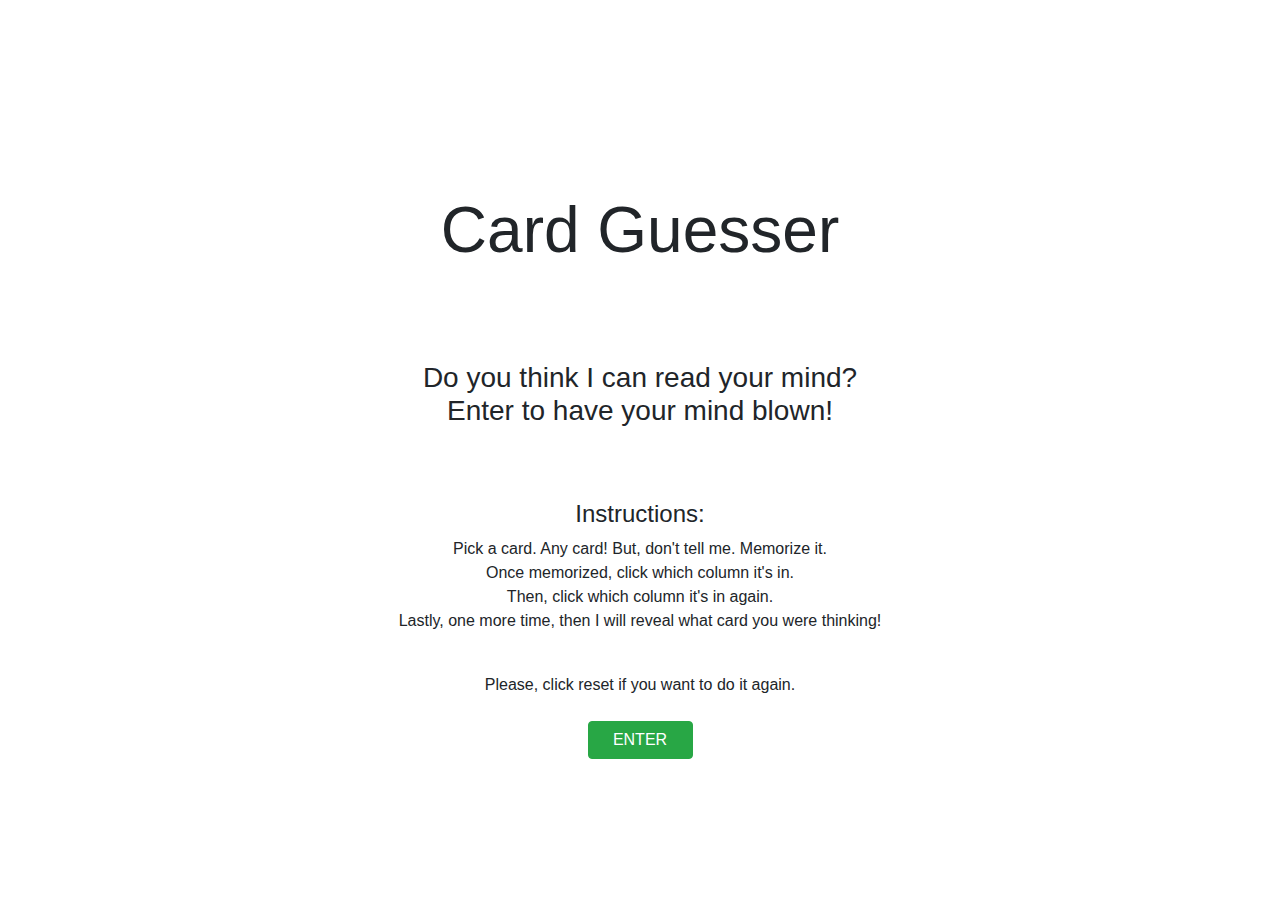
==== home.html @ 7dbbc866 "first commit" ====
<!DOCTYPE html>
<html lang="en">
  <head>
    <meta charset="UTF-8" />
    <meta http-equiv="X-UA-Compatible" content="IE=edge" />
    <meta name="viewport" content="width=device-width, initial-scale=1.0" />
    <link
      rel="stylesheet"
      href="https://cdn.jsdelivr.net/npm/bootstrap@4.4.1/dist/css/bootstrap.min.css"
      integrity="sha384-Vkoo8x4CGsO3+Hhxv8T/Q5PaXtkKtu6ug5TOeNV6gBiFeWPGFN9MuhOf23Q9Ifjh"
      crossorigin="anonymous"
    />
    <link rel="stylesheet" href="style.css" />
    <title>Card Guesser</title>
  </head>
  <body>
    <div class="container my-5 p-5">
      <div class="row">
        <div class="col-12 mt-5 mb-3 p-5">
          <h1 class="title">Card Guesser</h1>
        </div>
      </div>
      <div class="row">
        <div class="col-12 mt-1 mb-5 p-3">
          <h3 class="title">
            Do you think I can read your mind?<br />Enter to have your mind
            blown!
          </h3>
        </div>
      </div>
      <div class="row">
        <div class="col-12 mb-2">
            <h4 class="title">
                Instructions:
            </h4>
          <p class="title">
            Pick a card. Any card! But, don't tell me. Memorize it. <br>
            Once memorized, click which column it's in. <br> Then, click which column it's in again. <br> Lastly, one more time, then I will reveal what card you were thinking! 
          </p>
          <br>
          <p class="title">Please, click reset if you want to do it again.</p>
        </div>
    </div>
      <div class="col-12 title">
       <a href="index.html" class="btn btn-success" role="button">ENTER</a>
    </div>
    <script
      src="https://code.jquery.com/jquery-3.4.1.slim.min.js"
      integrity="sha384-J6qa4849blE2+poT4WnyKhv5vZF5SrPo0iEjwBvKU7imGFAV0wwj1yYfoRSJoZ+n"
      crossorigin="anonymous"
    ></script>
    <script
      src="https://cdn.jsdelivr.net/npm/popper.js@1.16.0/dist/umd/popper.min.js"
      integrity="sha384-Q6E9RHvbIyZFJoft+2mJbHaEWldlvI9IOYy5n3zV9zzTtmI3UksdQRVvoxMfooAo"
      crossorigin="anonymous"
    ></script>
    <script
      src="https://cdn.jsdelivr.net/npm/bootstrap@4.4.1/dist/js/bootstrap.min.js"
      integrity="sha384-wfSDF2E50Y2D1uUdj0O3uMBJnjuUD4Ih7YwaYd1iqfktj0Uod8GCExl3Og8ifwB6"
      crossorigin="anonymous"
    ></script>
    <script src="script.js"></script>
  </body>
</html>
---- style.css ----
.col-3 {
  text-align: center;
}

.col-6 {
  text-align: center;
}

img {
  width: 50%;
}

.btn {
  width: 105px;
}

h1 {
  font-size: 64px;
}

.title {
  display: flex;
  justify-content: center;
  align-items: center;
  text-align: center;
}

.title-1 {
  display: flex;
  justify-content: center;
  align-items: center;
}
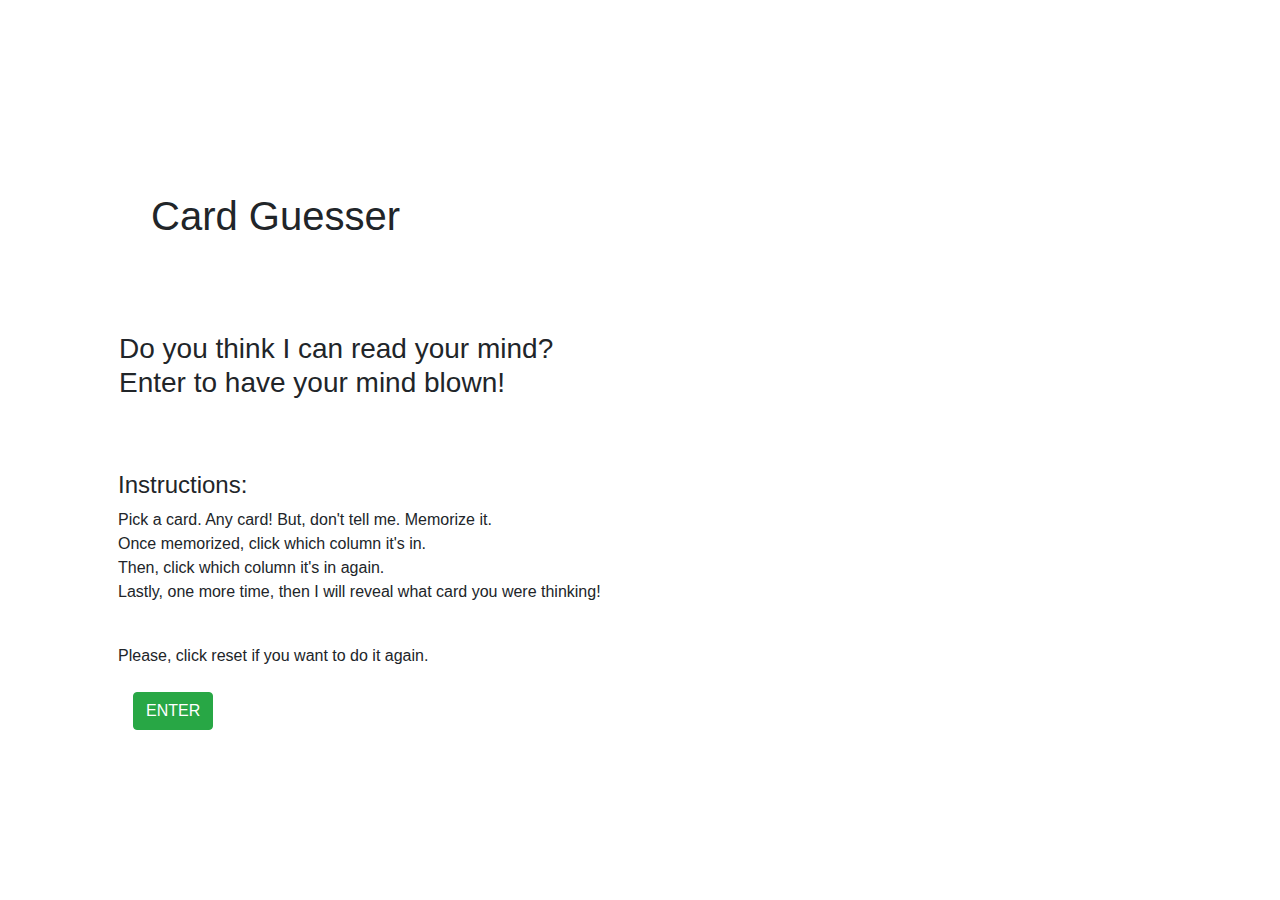
==== commit 53085400: "added more styling" ====
--- a/home.html
+++ b/home.html
@@ -10,11 +10,11 @@
       integrity="sha384-Vkoo8x4CGsO3+Hhxv8T/Q5PaXtkKtu6ug5TOeNV6gBiFeWPGFN9MuhOf23Q9Ifjh"
       crossorigin="anonymous"
     />
-    <link rel="stylesheet" href="style.css" />
+    <link rel="stylesheet" href="/Card-Guesser/scss/styles.css" />
     <title>Card Guesser</title>
   </head>
   <body>
-    <div class="container my-5 p-5">
+    <div class="container my-5 p-5 background">
       <div class="row">
         <div class="col-12 mt-5 mb-3 p-5">
           <h1 class="title">Card Guesser</h1>
@@ -38,7 +38,7 @@
             Once memorized, click which column it's in. <br> Then, click which column it's in again. <br> Lastly, one more time, then I will reveal what card you were thinking! 
           </p>
           <br>
-          <p class="title">Please, click reset if you want to do it again.</p>
+          <p class="title info">Please, click reset if you want to do it again.</p>
         </div>
     </div>
       <div class="col-12 title">
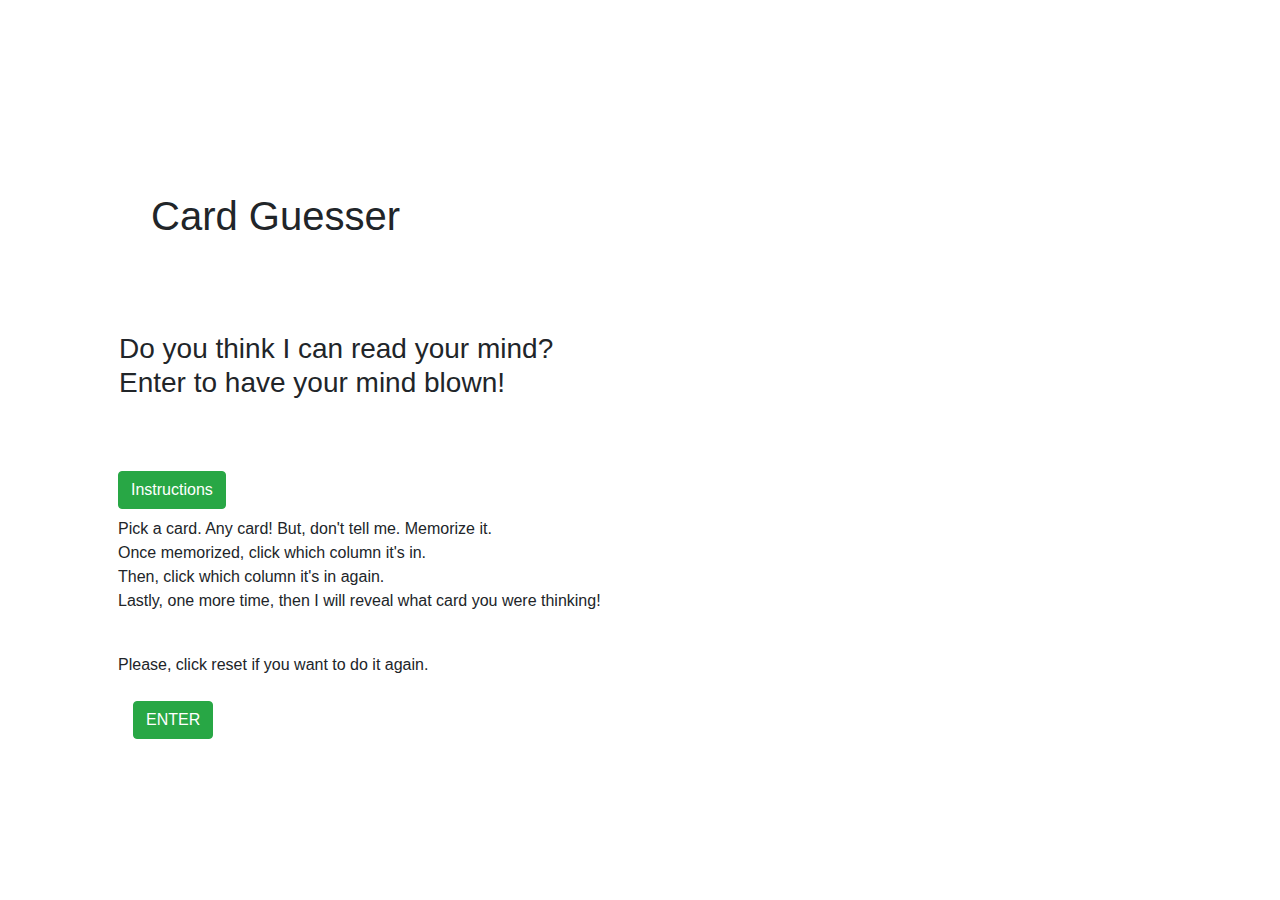
==== commit 7d611adc: "dropdown for instructions" ====
--- a/home.html
+++ b/home.html
@@ -30,25 +30,25 @@
       </div>
       <div class="row">
         <div class="col-12 mb-2">
-            <h4 class="title">
-                Instructions:
-            </h4>
-          <p class="title">
+          <h4 class="title">
+          <button type="button" class="btn btn-success" id="show">Instructions</button>
+          </h4>
+          <p class="hide">
             Pick a card. Any card! But, don't tell me. Memorize it. <br>
             Once memorized, click which column it's in. <br> Then, click which column it's in again. <br> Lastly, one more time, then I will reveal what card you were thinking! 
           </p>
           <br>
-          <p class="title info">Please, click reset if you want to do it again.</p>
+          <p class="hide info">Please, click reset if you want to do it again.</p>
         </div>
     </div>
       <div class="col-12 title">
        <a href="index.html" class="btn btn-success" role="button">ENTER</a>
     </div>
-    <script
-      src="https://code.jquery.com/jquery-3.4.1.slim.min.js"
-      integrity="sha384-J6qa4849blE2+poT4WnyKhv5vZF5SrPo0iEjwBvKU7imGFAV0wwj1yYfoRSJoZ+n"
-      crossorigin="anonymous"
-    ></script>
+    <script 
+      src="https://cdnjs.cloudflare.com/ajax/libs/jquery/3.4.1/jquery.min.js" 
+      integrity="sha512-bnIvzh6FU75ZKxp0GXLH9bewza/OIw6dLVh9ICg0gogclmYGguQJWl8U30WpbsGTqbIiAwxTsbe76DErLq5EDQ==" crossorigin="anonymous" 
+      referrerpolicy="no-referrer">
+    </script>
     <script
       src="https://cdn.jsdelivr.net/npm/popper.js@1.16.0/dist/umd/popper.min.js"
       integrity="sha384-Q6E9RHvbIyZFJoft+2mJbHaEWldlvI9IOYy5n3zV9zzTtmI3UksdQRVvoxMfooAo"
@@ -60,5 +60,6 @@
       crossorigin="anonymous"
     ></script>
     <script src="script.js"></script>
+    <script src="script2.js"></script>
   </body>
 </html>
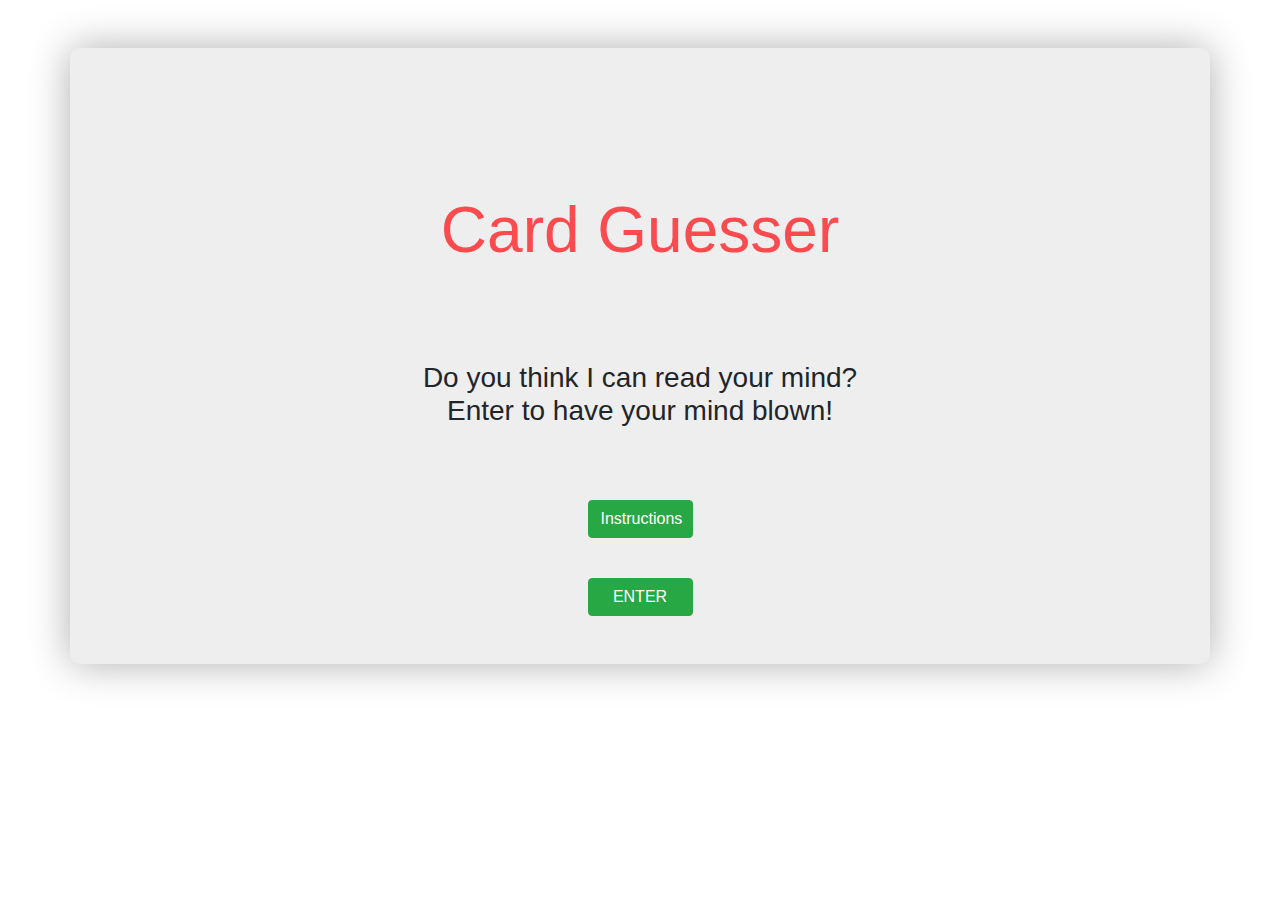
==== commit b93aeabf: "files updated" ====
--- a/home.html
+++ b/home.html
@@ -10,7 +10,7 @@
       integrity="sha384-Vkoo8x4CGsO3+Hhxv8T/Q5PaXtkKtu6ug5TOeNV6gBiFeWPGFN9MuhOf23Q9Ifjh"
       crossorigin="anonymous"
     />
-    <link rel="stylesheet" href="/Card-Guesser/scss/styles.css" />
+    <link rel="stylesheet" href="styles.css" />
     <title>Card Guesser</title>
   </head>
   <body>
--- a/styles.css
+++ b/styles.css
@@ -0,0 +1,67 @@
+h1 {
+  color: #fb4b4e;
+  font-size: 64px;
+}
+
+.background {
+  background-color: #eeeeee;
+  border-radius: 10px;
+  -webkit-box-shadow: 0 0 40px rgba(0, 0, 0, 0.322);
+          box-shadow: 0 0 40px rgba(0, 0, 0, 0.322);
+}
+
+img {
+  -webkit-box-shadow: 0 0 15px rgba(0, 0, 0, 0.322);
+          box-shadow: 0 0 15px rgba(0, 0, 0, 0.322);
+}
+
+.hide {
+  display: none;
+}
+
+.info,
+.blue {
+  color: #3e65ff;
+}
+
+.col-3 {
+  text-align: center;
+}
+
+.col-6 {
+  text-align: center;
+}
+
+img {
+  width: 50%;
+}
+
+.btn {
+  width: 105px;
+}
+
+.title {
+  display: -webkit-box;
+  display: -ms-flexbox;
+  display: flex;
+  -webkit-box-pack: center;
+      -ms-flex-pack: center;
+          justify-content: center;
+  -webkit-box-align: center;
+      -ms-flex-align: center;
+          align-items: center;
+  text-align: center;
+}
+
+.title-1 {
+  display: -webkit-box;
+  display: -ms-flexbox;
+  display: flex;
+  -webkit-box-pack: center;
+      -ms-flex-pack: center;
+          justify-content: center;
+  -webkit-box-align: center;
+      -ms-flex-align: center;
+          align-items: center;
+}
+/*# sourceMappingURL=styles.css.map */